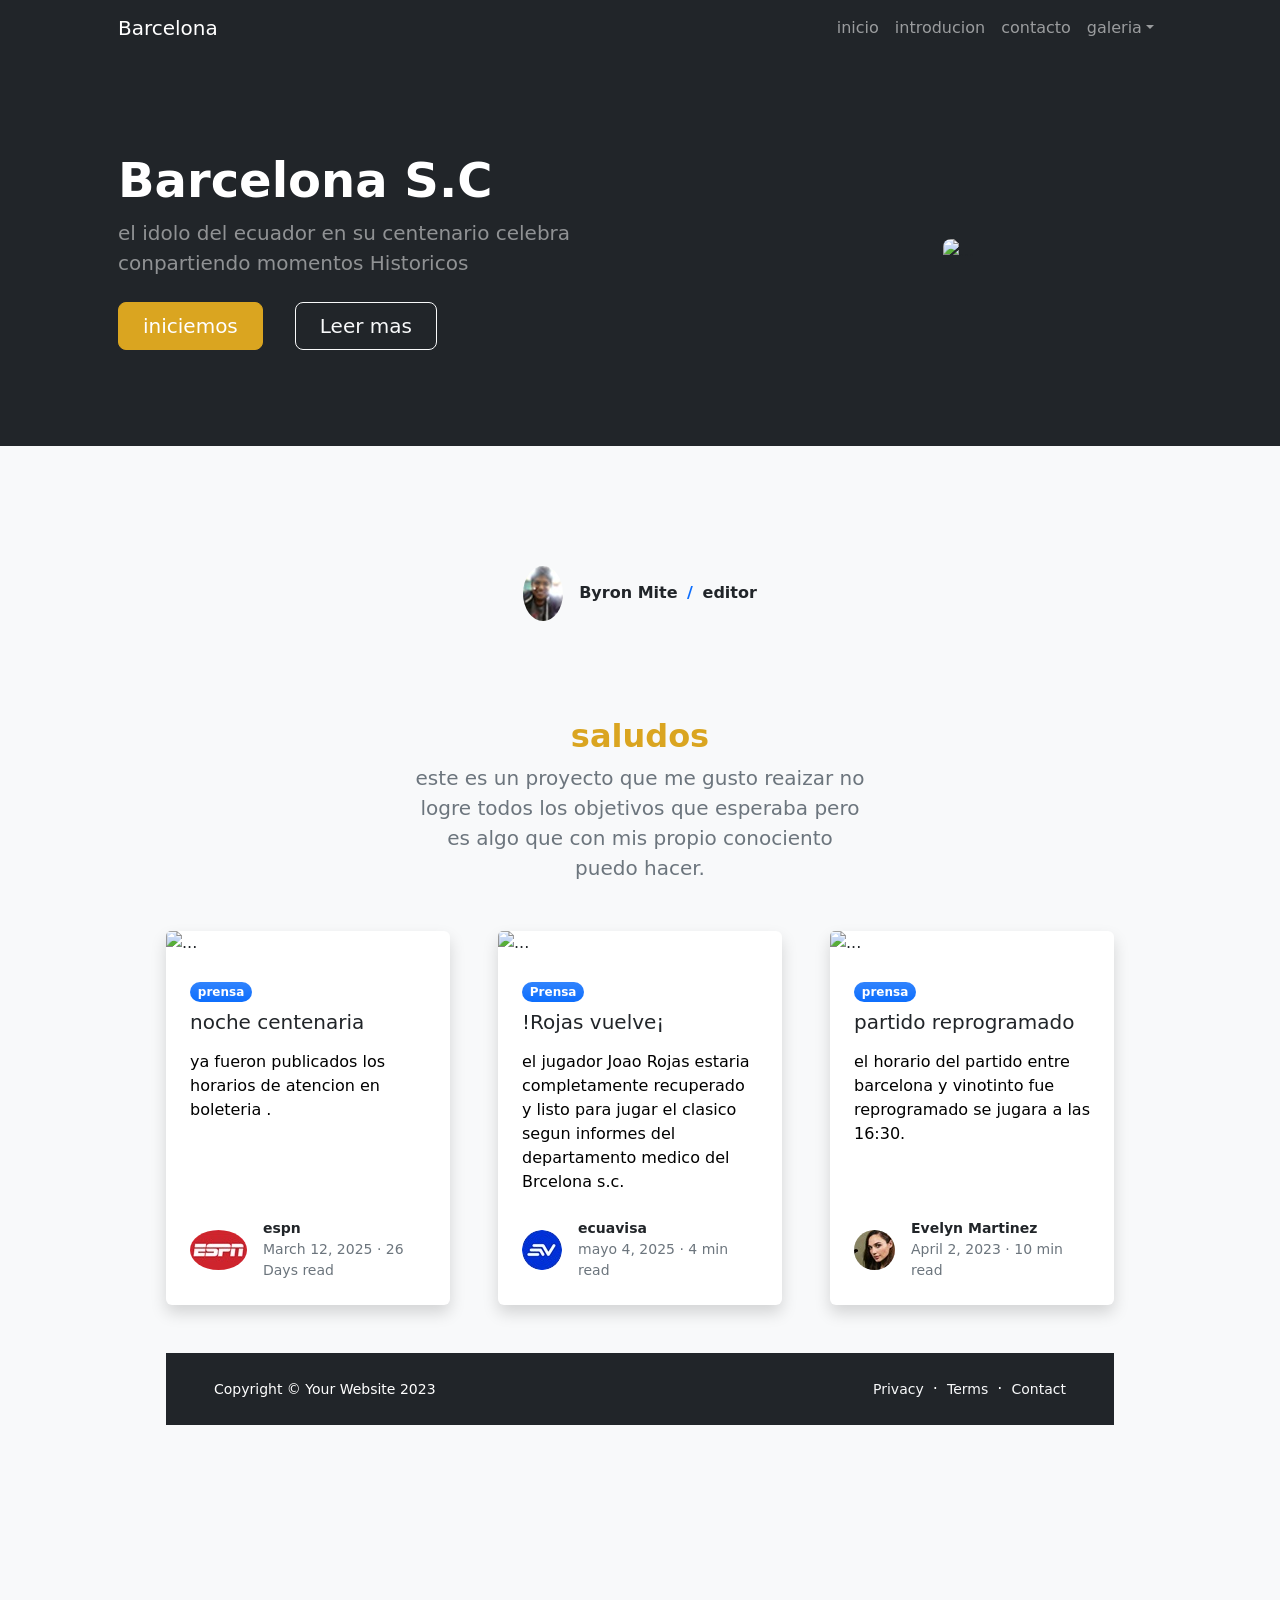
==== index.html @ 79241102 "Add files via upload" ====
<!DOCTYPE html>
<html lang="en">
    <head>
        <meta charset="utf-8" />
        <meta name="viewport" content="width=device-width, initial-scale=1, shrink-to-fit=no" />
        <meta name="description" content="pagina final de proyecto final de ciclo sobre el centenario del idolo del ecuador" />
        <meta name="author" content="" />
        <title>centeranrio</title>
        <!-- Favicon-->
        <link rel="icon" type="image/x-icon" href="assets/barcelona.ico" />
        <!-- Bootstrap icons-->
        <link href="https://cdn.jsdelivr.net/npm/bootstrap-icons@1.5.0/font/bootstrap-icons.css" rel="stylesheet" />
        <!-- Core theme CSS (includes Bootstrap)-->
        <link href="css/styles.css" rel="stylesheet" />
    </head>
    <body class="d-flex flex-column h-100">
        <main class="flex-shrink-0">
            <!-- Navigation-->
            <nav class="navbar navbar-expand-lg navbar-dark bg-dark">
                <div class="container px-5">
                    <a class="navbar-brand" href="index.html">Barcelona</a>
                    <button class="navbar-toggler" type="button" data-bs-toggle="collapse" data-bs-target="#navbarSupportedContent" aria-controls="navbarSupportedContent" aria-expanded="false" aria-label="Toggle navigation"><span class="navbar-toggler-icon"></span></button>
                    <div class="collapse navbar-collapse" id="navbarSupportedContent">
                        <ul class="navbar-nav ms-auto mb-2 mb-lg-0">
                            <li class="nav-item"><a class="nav-link" href="index.html">inicio</a></li>
                            <li class="nav-item"><a class="nav-link" href="introduccion.html">introducion</a></li>
                            <li class="nav-item"><a class="nav-link" href="contacto.html">contacto</a></li>
                            
                            <li class="nav-item dropdown">
                            
                                
                            </li>
                            <li class="nav-item dropdown">
                                <a class="nav-link dropdown-toggle" id="navbarDropdownPortfolio" href="#" role="button" data-bs-toggle="dropdown" aria-expanded="false">galeria</a>
                                <ul class="dropdown-menu dropdown-menu-end" aria-labelledby="navbarDropdownPortfolio">
                                    <li><a class="dropdown-item" href="galeriahistorica.html">galeria historica</a></li>
                                
                                </ul>
                            </li>
                        </ul>
                    </div>
                </div>
            </nav>
            <!-- Header-->
            <header class="bg-dark py-5">
                <div class="container px-5">
                    <div class="row gx-5 align-items-center justify-content-center">
                        <div class="col-lg-8 col-xl-7 col-xxl-6">
                            <div class="my-5 text-center text-xl-start">
                                <h1 class="display-5 fw-bolder text-white mb-2">Barcelona S.C</h1>
                                <p class="lead fw-normal text-white-50 mb-4">el idolo del ecuador en su centenario celebra conpartiendo momentos Historicos</p>
                                <div class="d-grid gap-3 d-sm-flex justify-content-sm-center justify-content-xl-start">
                                    <a class="btn btn-primary btn-lg px-4 me-sm-3" href="#features">iniciemos</a>
                                    <a class="btn btn-outline-light btn-lg px-4" href="#!">Leer mas </a>
                                </div>
                            </div>
                        </div>
                        <div class="col-xl-5 col-xxl-6 d-none d-xl-block text-center"><img class="img-fluid rounded-3 my-5" src="https://image-service.onefootball.com/transform?w=280&h=210&dpr=2&image=https%3A%2F%2Fstudiofutbol.com.ec%2Fwp-content%2Fuploads%2F2025%2F04%2F1500x500-e1744932304674.jpg" alt="..." /></div>
                    </div>
                </div>
            </header>
            <!-- Features section
            <section class="py-5" id="features">
                <div class="container px-5 my-5">
                    <div class="row gx-5">
                        <div class="col-lg-4 mb-5 mb-lg-0"><h2 class="fw-bolder mb-0">A better way to start building.</h2></div>
                        <div class="col-lg-8">
                            <div class="row gx-5 row-cols-1 row-cols-md-2">
                                <div class="col mb-5 h-100">
                                    <div class="feature bg-primary bg-gradient text-white rounded-3 mb-3"><i class="bi bi-collection"></i></div>
                                    <h2 class="h5">Featured title</h2>
                                    <p class="mb-0">Paragraph of text beneath the heading to explain the heading. Here is just a bit more text.</p>
                                </div>
                                <div class="col mb-5 h-100">
                                    <div class="feature bg-primary bg-gradient text-white rounded-3 mb-3"><i class="bi bi-building"></i></div>
                                    <h2 class="h5">Featured title</h2>
                                    <p class="mb-0">Paragraph of text beneath the heading to explain the heading. Here is just a bit more text.</p>
                                </div>
                                <div class="col mb-5 mb-md-0 h-100">
                                    <div class="feature bg-primary bg-gradient text-white rounded-3 mb-3"><i class="bi bi-toggles2"></i></div>
                                    <h2 class="h5">Featured title</h2>
                                    <p class="mb-0">Paragraph of text beneath the heading to explain the heading. Here is just a bit more text.</p>
                                </div>
                                <div class="col h-100">
                                    <div class="feature bg-primary bg-gradient text-white rounded-3 mb-3"><i class="bi bi-toggles2"></i></div>
                                    <h2 class="h5">Featured title</h2>
                                    <p class="mb-0">Paragraph of text beneath the heading to explain the heading. Here is just a bit more text.</p>
                                </div>
                            </div>
                        </div>
                    </div>
                </div>
            </section> -->
            <!-- Testimonial section-->
            <div class="py-5 bg-light">
                <div class="container px-5 my-5">
                    <div class="row gx-5 justify-content-center">
                        <div class="col-lg-10 col-xl-7">
                            <div class="text-center">
                                <div class="fs-4 mb-4 fst-italic"></div>
                                <div class="d-flex align-items-center justify-content-center">
                                    <img class="rounded-circle me-3" src="imagenes/40 x 40.jpg" alt="..." />
                                    <div class="fw-bold">
                                        Byron Mite
                                        <span class="fw-bold text-primary mx-1">/</span>
                                        editor
                        </div>
                    </div>
                </div>
            </div>
            <!-- Blog preview section-->
            <section class="py-5">
                <div class="container px-5 my-5">
                    <div class="row gx-5 justify-content-center">
                        <div class="col-lg-8 col-xl-6">
                            <div class="text-center">
                                <h2 class="fw-bolder">saludos</h2>
                                <p class="lead fw-normal text-muted mb-5">este es un proyecto que me gusto reaizar no logre todos los objetivos que esperaba pero es algo que con mis propio conociento puedo hacer.</p>
                            </div>
                        </div>
                    </div>
                    <div class="row gx-5">
                        <div class="col-lg-4 mb-5">
                            <div class="card h-100 shadow border-0">
                                <img class="card-img-top" src="https://encrypted-tbn0.gstatic.com/images?q=tbn:ANd9GcQCc8cQ4b4Q5rZB1jDVSK7cgceH62_gdxYRIeAUYq84XcLxwuths8672Se5Csan98cEw38&usqp=CAU" alt="..." />
                                <div class="card-body p-4">
                                    <div class="badge bg-primary bg-gradient rounded-pill mb-2">prensa</div>
                                    <a class="text-decoration-none link-dark stretched-link" href="#!"><h5 class="card-title mb-3">noche centenaria</h5></a>
                                    <p class="card-text mb-0">ya fueron publicados los horarios de atencion en boleteria .</p>
                                </div>
                                <div class="card-footer p-4 pt-0 bg-transparent border-top-0">
                                    <div class="d-flex align-items-end justify-content-between">
                                        <div class="d-flex align-items-center">
                                            <img class="rounded-circle me-3" src="imagenes/espn 40 x 40.jpg" alt="..." />
                                            <div class="small">
                                                <div class="fw-bold">espn</div>
                                                <div class="text-muted">March 12, 2025 &middot; 26 Days read</div>
                                            </div>
                                        </div>
                                    </div>
                                </div>
                            </div>
                        </div>
                        <div class="col-lg-4 mb-5">
                            <div class="card h-100 shadow border-0">
                                <img class="card-img-top" src="https://encrypted-tbn0.gstatic.com/images?q=tbn:ANd9GcRSMdPlcK_gXQjw8_X4cF16BaWrVHDE6-kAgw&s" alt="..." />
                                <div class="card-body p-4">
                                    <div class="badge bg-primary bg-gradient rounded-pill mb-2">Prensa</div>
                                    <a class="text-decoration-none link-dark stretched-link" href="#!"><h5 class="card-title mb-3">!Rojas vuelve¡</h5></a>
                                    <p class="card-text mb-0">el jugador Joao Rojas estaria completamente recuperado y listo para jugar el clasico segun informes del departamento medico del Brcelona s.c.</p>
                                </div>
                                <div class="card-footer p-4 pt-0 bg-transparent border-top-0">
                                    <div class="d-flex align-items-end justify-content-between">
                                        <div class="d-flex align-items-center">
                                            <img class="rounded-circle me-3" src="imagenes/ecuavisa 40 x 40.jpg" alt="..." />
                                            <div class="small">
                                                <div class="fw-bold">ecuavisa</div>
                                                <div class="text-muted">mayo 4, 2025 &middot; 4 min read</div>
                                            </div>
                                        </div>
                                    </div>
                                </div>
                            </div>
                        </div>
                        <div class="col-lg-4 mb-5">
                            <div class="card h-100 shadow border-0">
                                <img class="card-img-top" src="https://www.barcelonasc.com.ec/wp-content/uploads/2025/05/1000654778-01-844x1024.jpeg " alt="..." />
                                <div class="card-body p-4">
                                    <div class="badge bg-primary bg-gradient rounded-pill mb-2">prensa</div>
                                    <a class="text-decoration-none link-dark stretched-link" href="#!"><h5 class="card-title mb-3">partido reprogramado</h5></a>
                                    <p class="card-text mb-0">el horario del partido entre barcelona y vinotinto fue reprogramado se jugara a las 16:30.</p>
                                </div>
                                <div class="card-footer p-4 pt-0 bg-transparent border-top-0">
                                    <div class="d-flex align-items-end justify-content-between">
                                        <div class="d-flex align-items-center">
                                            <img class="rounded-circle me-3" src="imagenes/mujer 40 x 40.jpg" alt="..." />
                                            <div class="small">
                                                <div class="fw-bold">Evelyn Martinez</div>
                                                <div class="text-muted">April 2, 2023 &middot; 10 min read</div>
                                            </div>
                                        </div>
                                    </div>
                                </div>
                            </div>
                        </div>
                    </div>
                    <!-- Call to action
                    <aside class="bg-primary bg-gradient rounded-3 p-4 p-sm-5 mt-5">
                        <div class="d-flex align-items-center justify-content-between flex-column flex-xl-row text-center text-xl-start">
                            <div class="mb-4 mb-xl-0">
                                <div class="fs-3 fw-bold text-white">New products, delivered to you.</div>
                                <div class="text-white-50">Sign up for our newsletter for the latest updates.</div>
                            </div>
                            <div class="ms-xl-4">
                                <div class="input-group mb-2">
                                    <input class="form-control" type="text" placeholder="Email address..." aria-label="Email address..." aria-describedby="button-newsletter" />
                                    <button class="btn btn-outline-light" id="button-newsletter" type="button">Sign up</button>
                                </div>
                                <div class="small text-white-50">We care about privacy, and will never share your data.</div>
                            </div>
                        </div>
                    </aside>
                </div>
            </section>
        </main>
        Footer-->
        <footer class="bg-dark py-4 mt-auto">
            <div class="container px-5">
                <div class="row align-items-center justify-content-between flex-column flex-sm-row">
                    <div class="col-auto"><div class="small m-0 text-white">Copyright &copy; Your Website 2023</div></div>
                    <div class="col-auto">
                        <a class="link-light small" href="#!">Privacy</a>
                        <span class="text-white mx-1">&middot;</span>
                        <a class="link-light small" href="#!">Terms</a>
                        <span class="text-white mx-1">&middot;</span>
                        <a class="link-light small" href="#!">Contact</a>
                    </div>
                </div>
            </div>
        </footer>
        <!-- Bootstrap core JS-->
        <script src="https://cdn.jsdelivr.net/npm/bootstrap@5.2.3/dist/js/bootstrap.bundle.min.js"></script>
        <!-- Core theme JS-->
        <script src="js/scripts.js"></script>
    </body>
</html>
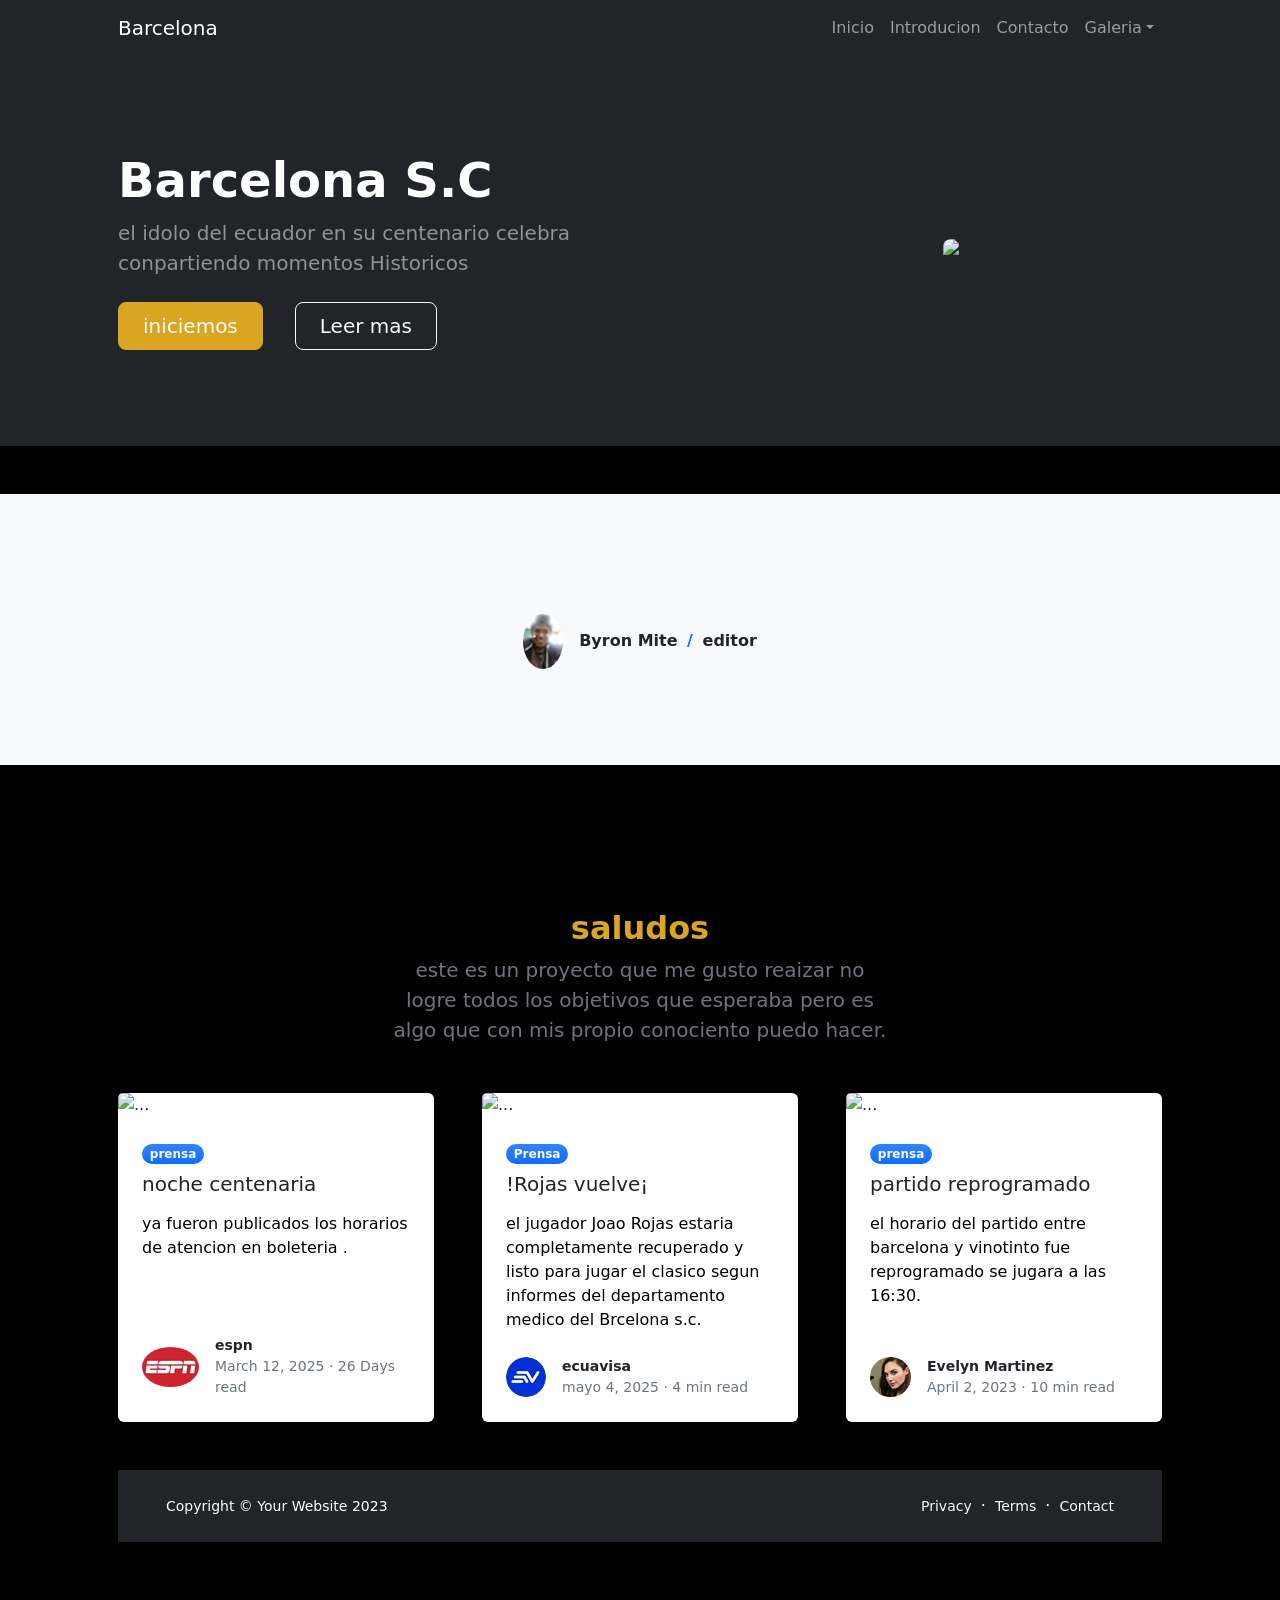
==== commit 77436473: "Update index.html" ====
--- a/index.html
+++ b/index.html
@@ -22,18 +22,18 @@
                     <button class="navbar-toggler" type="button" data-bs-toggle="collapse" data-bs-target="#navbarSupportedContent" aria-controls="navbarSupportedContent" aria-expanded="false" aria-label="Toggle navigation"><span class="navbar-toggler-icon"></span></button>
                     <div class="collapse navbar-collapse" id="navbarSupportedContent">
                         <ul class="navbar-nav ms-auto mb-2 mb-lg-0">
-                            <li class="nav-item"><a class="nav-link" href="index.html">inicio</a></li>
-                            <li class="nav-item"><a class="nav-link" href="introduccion.html">introducion</a></li>
-                            <li class="nav-item"><a class="nav-link" href="contacto.html">contacto</a></li>
+                            <li class="nav-item"><a class="nav-link" href="index.html">Inicio</a></li>
+                            <li class="nav-item"><a class="nav-link" href="introduccion.html">Introducion</a></li>
+                            <li class="nav-item"><a class="nav-link" href="contacto.html">Contacto</a></li>
                             
                             <li class="nav-item dropdown">
                             
                                 
                             </li>
                             <li class="nav-item dropdown">
-                                <a class="nav-link dropdown-toggle" id="navbarDropdownPortfolio" href="#" role="button" data-bs-toggle="dropdown" aria-expanded="false">galeria</a>
+                                <a class="nav-link dropdown-toggle" id="navbarDropdownPortfolio" href="#" role="button" data-bs-toggle="dropdown" aria-expanded="false">Galeria</a>
                                 <ul class="dropdown-menu dropdown-menu-end" aria-labelledby="navbarDropdownPortfolio">
-                                    <li><a class="dropdown-item" href="galeriahistorica.html">galeria historica</a></li>
+                                    <li><a class="dropdown-item" href="galeriahistorica.html">Galeria Historica</a></li>
                                 
                                 </ul>
                             </li>
@@ -59,8 +59,9 @@
                     </div>
                 </div>
             </header>
-            <!-- Features section
+           
             <section class="py-5" id="features">
+                 <!-- Features section
                 <div class="container px-5 my-5">
                     <div class="row gx-5">
                         <div class="col-lg-4 mb-5 mb-lg-0"><h2 class="fw-bolder mb-0">A better way to start building.</h2></div>
@@ -90,7 +91,7 @@
                         </div>
                     </div>
                 </div>
-            </section> -->
+            
             <!-- Testimonial section-->
             <div class="py-5 bg-light">
                 <div class="container px-5 my-5">
@@ -108,6 +109,7 @@
                     </div>
                 </div>
             </div>
+                  </section>       
             <!-- Blog preview section-->
             <section class="py-5">
                 <div class="container px-5 my-5">
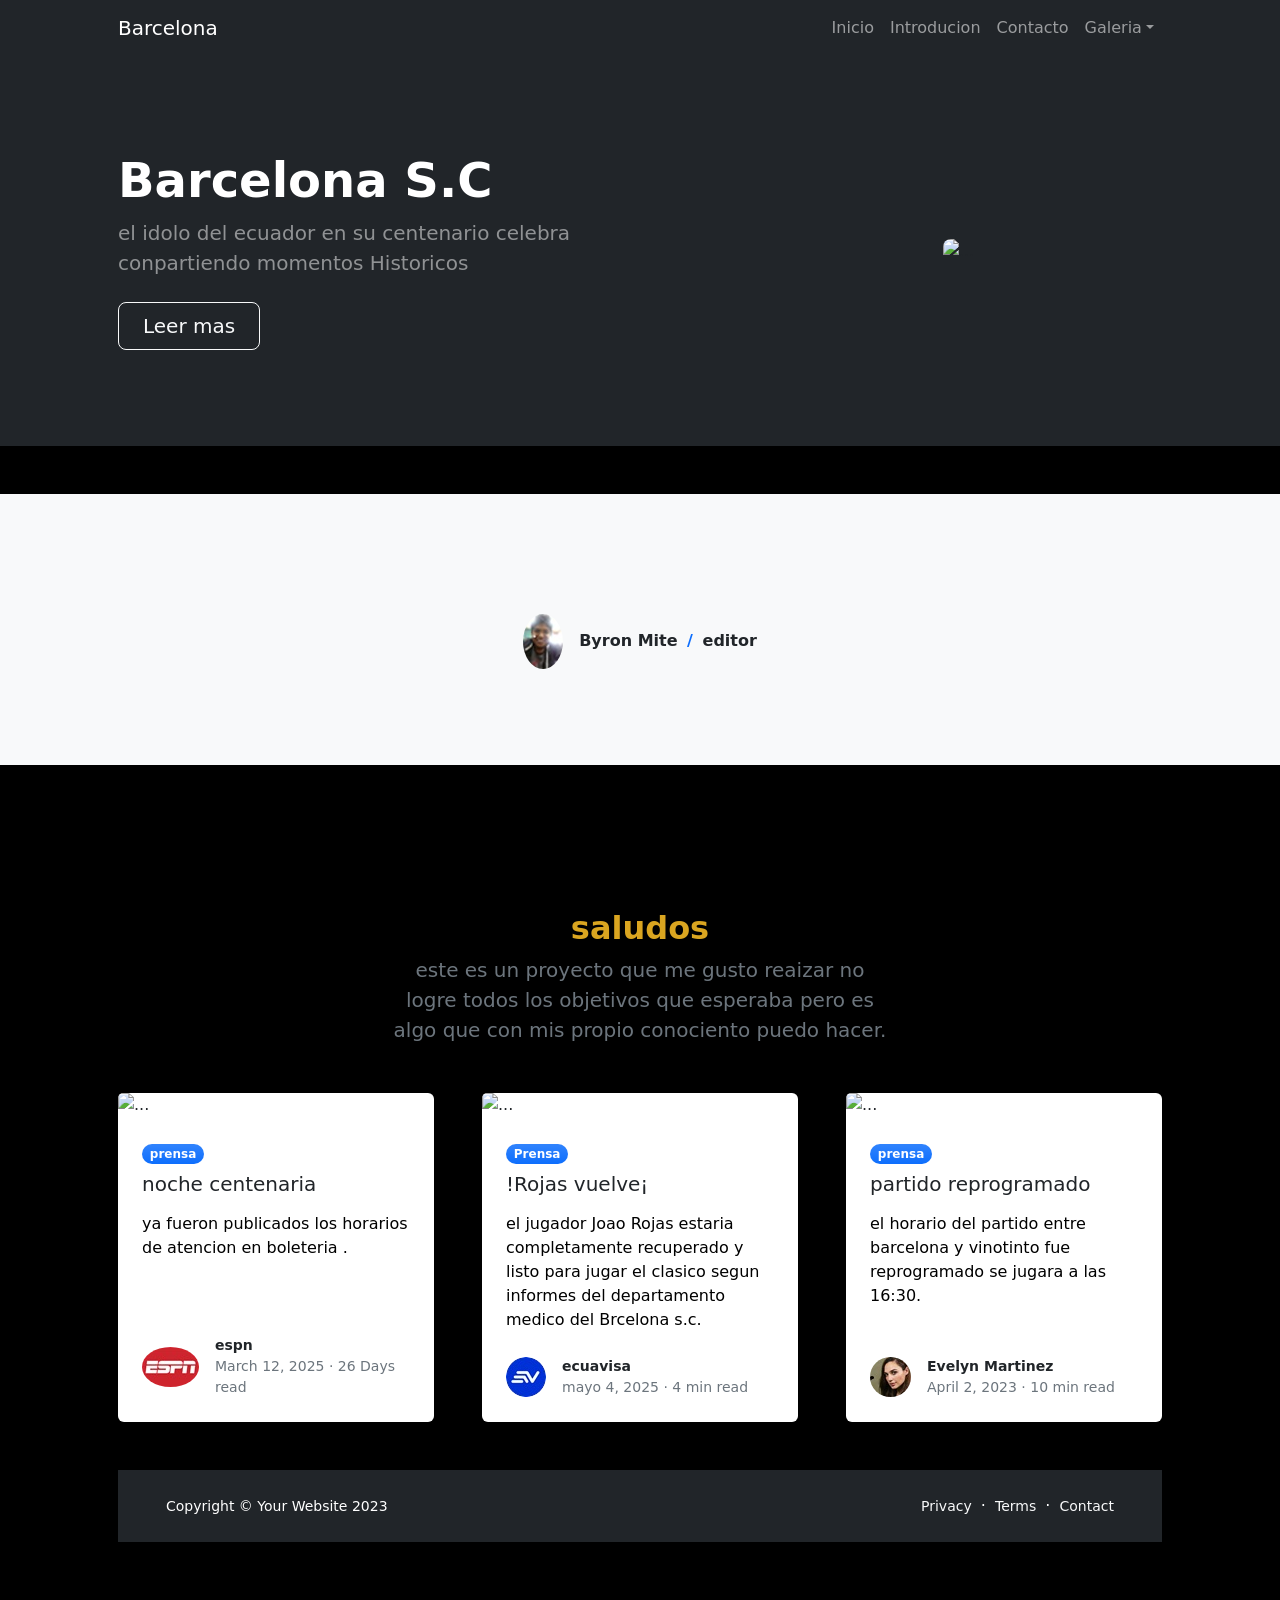
==== commit d5715c3d: "Update index.html" ====
--- a/index.html
+++ b/index.html
@@ -50,7 +50,7 @@
                                 <h1 class="display-5 fw-bolder text-white mb-2">Barcelona S.C</h1>
                                 <p class="lead fw-normal text-white-50 mb-4">el idolo del ecuador en su centenario celebra conpartiendo momentos Historicos</p>
                                 <div class="d-grid gap-3 d-sm-flex justify-content-sm-center justify-content-xl-start">
-                                    <a class="btn btn-primary btn-lg px-4 me-sm-3" href="#features">iniciemos</a>
+                                    
                                     <a class="btn btn-outline-light btn-lg px-4" href="#!">Leer mas </a>
                                 </div>
                             </div>
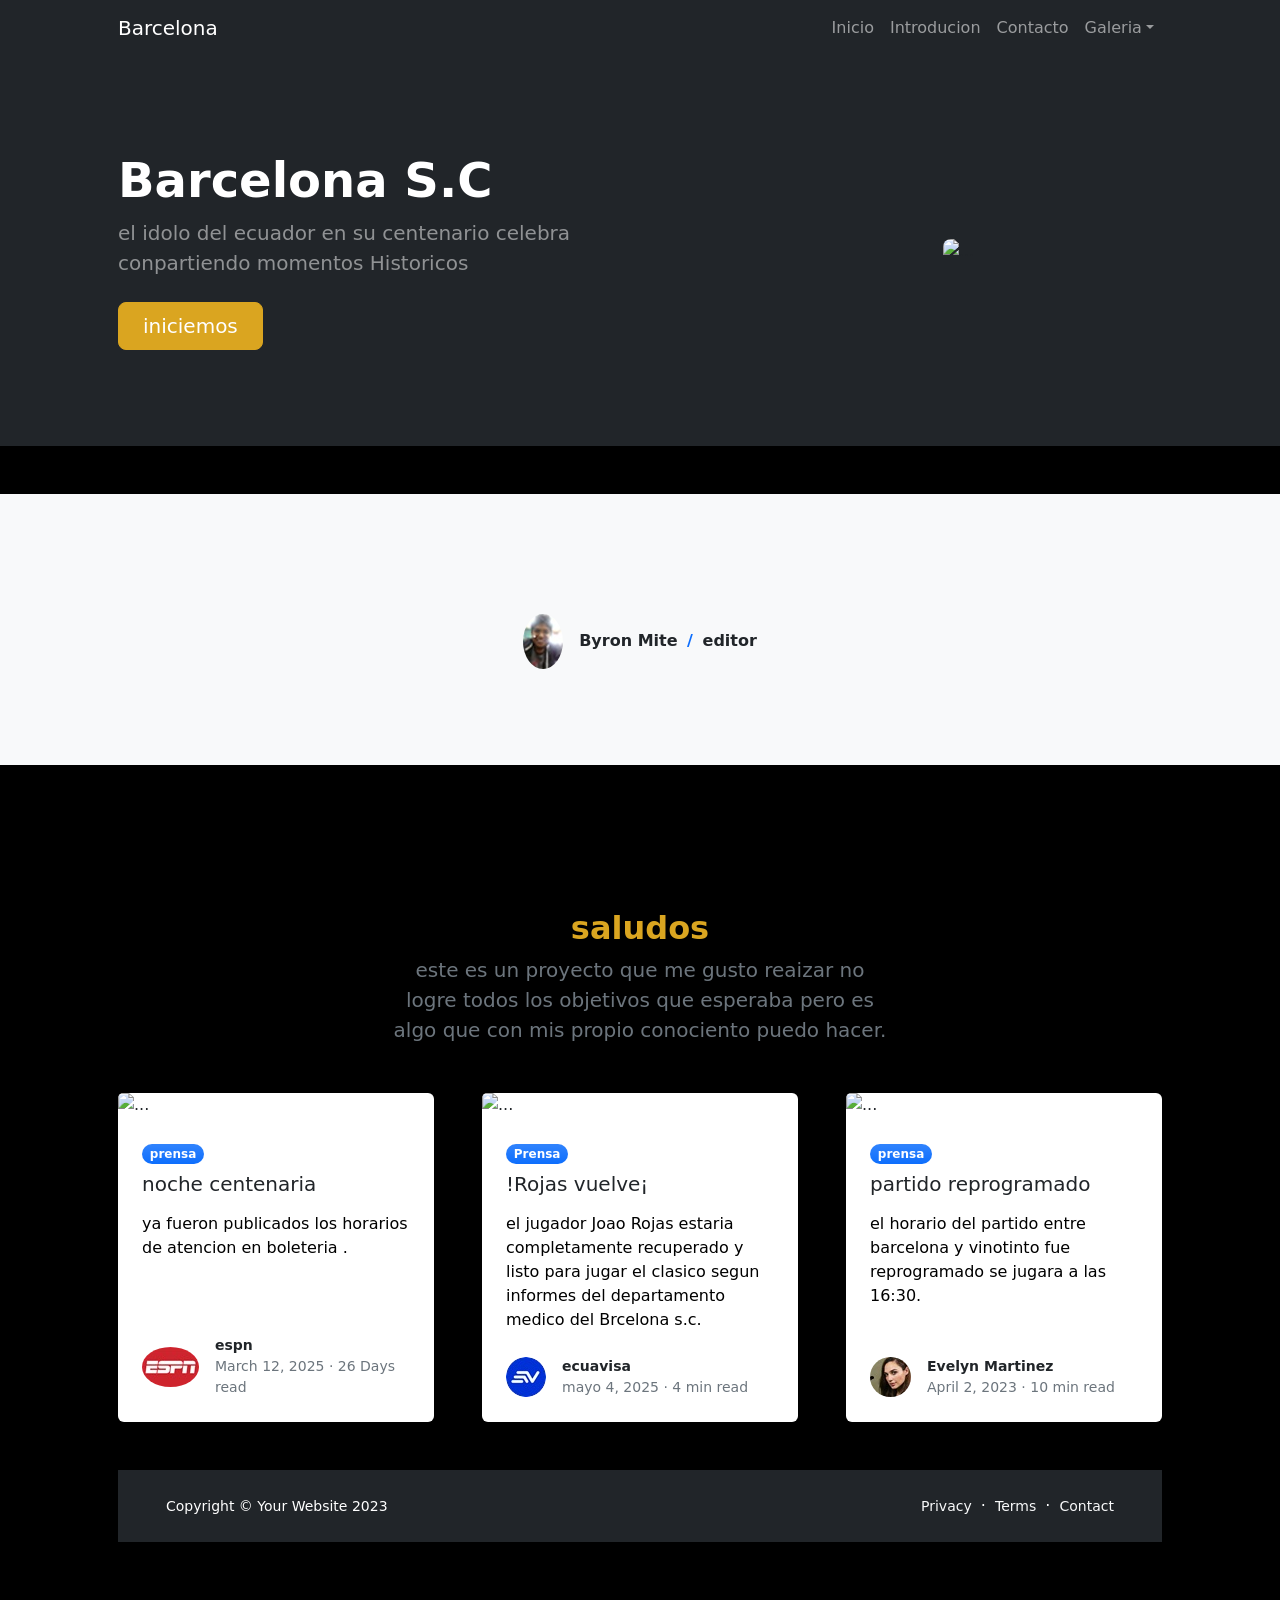
==== commit ad59ceda: "Update index.html" ====
--- a/index.html
+++ b/index.html
@@ -50,8 +50,8 @@
                                 <h1 class="display-5 fw-bolder text-white mb-2">Barcelona S.C</h1>
                                 <p class="lead fw-normal text-white-50 mb-4">el idolo del ecuador en su centenario celebra conpartiendo momentos Historicos</p>
                                 <div class="d-grid gap-3 d-sm-flex justify-content-sm-center justify-content-xl-start">
+                                     <a class="btn btn-primary btn-lg px-4 me-sm-3" href="#features">iniciemos</a>
                                     
-                                    <a class="btn btn-outline-light btn-lg px-4" href="#!">Leer mas </a>
                                 </div>
                             </div>
                         </div>
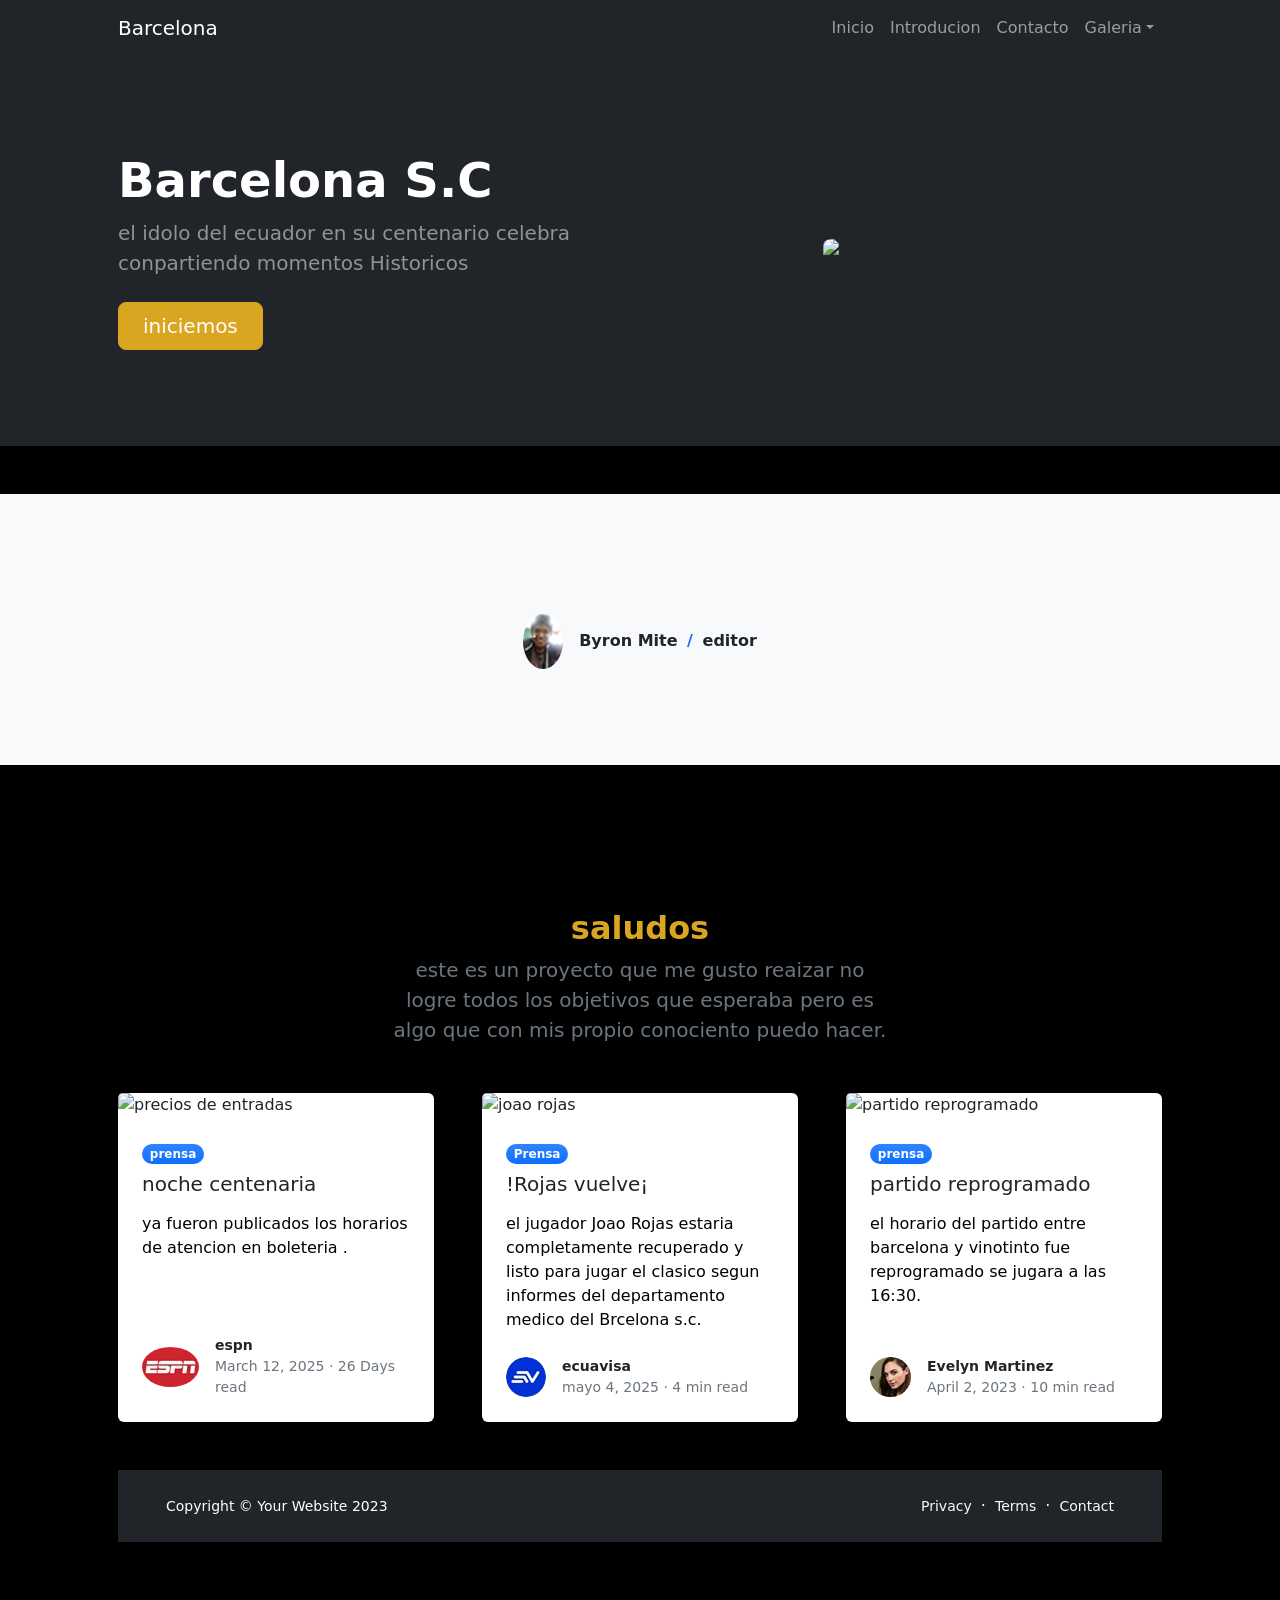
==== commit bc7eb112: "Update index.html" ====
--- a/index.html
+++ b/index.html
@@ -55,42 +55,13 @@
                                 </div>
                             </div>
                         </div>
-                        <div class="col-xl-5 col-xxl-6 d-none d-xl-block text-center"><img class="img-fluid rounded-3 my-5" src="https://image-service.onefootball.com/transform?w=280&h=210&dpr=2&image=https%3A%2F%2Fstudiofutbol.com.ec%2Fwp-content%2Fuploads%2F2025%2F04%2F1500x500-e1744932304674.jpg" alt="..." /></div>
+                        <div class="col-xl-5 col-xxl-6 d-none d-xl-block text-center"><img class="img-fluid rounded-3 my-5" src="https://image-service.onefootball.com/transform?w=280&h=210&dpr=2&image=https%3A%2F%2Fstudiofutbol.com.ec%2Fwp-content%2Fuploads%2F2025%2F04%2F1500x500-e1744932304674.jpg" alt="imagen promocional centenario" /></div>
                     </div>
                 </div>
             </header>
            
             <section class="py-5" id="features">
-                 <!-- Features section
-                <div class="container px-5 my-5">
-                    <div class="row gx-5">
-                        <div class="col-lg-4 mb-5 mb-lg-0"><h2 class="fw-bolder mb-0">A better way to start building.</h2></div>
-                        <div class="col-lg-8">
-                            <div class="row gx-5 row-cols-1 row-cols-md-2">
-                                <div class="col mb-5 h-100">
-                                    <div class="feature bg-primary bg-gradient text-white rounded-3 mb-3"><i class="bi bi-collection"></i></div>
-                                    <h2 class="h5">Featured title</h2>
-                                    <p class="mb-0">Paragraph of text beneath the heading to explain the heading. Here is just a bit more text.</p>
-                                </div>
-                                <div class="col mb-5 h-100">
-                                    <div class="feature bg-primary bg-gradient text-white rounded-3 mb-3"><i class="bi bi-building"></i></div>
-                                    <h2 class="h5">Featured title</h2>
-                                    <p class="mb-0">Paragraph of text beneath the heading to explain the heading. Here is just a bit more text.</p>
-                                </div>
-                                <div class="col mb-5 mb-md-0 h-100">
-                                    <div class="feature bg-primary bg-gradient text-white rounded-3 mb-3"><i class="bi bi-toggles2"></i></div>
-                                    <h2 class="h5">Featured title</h2>
-                                    <p class="mb-0">Paragraph of text beneath the heading to explain the heading. Here is just a bit more text.</p>
-                                </div>
-                                <div class="col h-100">
-                                    <div class="feature bg-primary bg-gradient text-white rounded-3 mb-3"><i class="bi bi-toggles2"></i></div>
-                                    <h2 class="h5">Featured title</h2>
-                                    <p class="mb-0">Paragraph of text beneath the heading to explain the heading. Here is just a bit more text.</p>
-                                </div>
-                            </div>
-                        </div>
-                    </div>
-                </div>
+                 
             
             <!-- Testimonial section-->
             <div class="py-5 bg-light">
@@ -100,7 +71,7 @@
                             <div class="text-center">
                                 <div class="fs-4 mb-4 fst-italic"></div>
                                 <div class="d-flex align-items-center justify-content-center">
-                                    <img class="rounded-circle me-3" src="imagenes/40 x 40.jpg" alt="..." />
+                                    <img class="rounded-circle me-3" src="imagenes/40 x 40.jpg" alt="imagen del editor" />
                                     <div class="fw-bold">
                                         Byron Mite
                                         <span class="fw-bold text-primary mx-1">/</span>
@@ -124,7 +95,7 @@
                     <div class="row gx-5">
                         <div class="col-lg-4 mb-5">
                             <div class="card h-100 shadow border-0">
-                                <img class="card-img-top" src="https://encrypted-tbn0.gstatic.com/images?q=tbn:ANd9GcQCc8cQ4b4Q5rZB1jDVSK7cgceH62_gdxYRIeAUYq84XcLxwuths8672Se5Csan98cEw38&usqp=CAU" alt="..." />
+                                <img class="card-img-top" src="https://encrypted-tbn0.gstatic.com/images?q=tbn:ANd9GcQCc8cQ4b4Q5rZB1jDVSK7cgceH62_gdxYRIeAUYq84XcLxwuths8672Se5Csan98cEw38&usqp=CAU" alt="precios de entradas " />
                                 <div class="card-body p-4">
                                     <div class="badge bg-primary bg-gradient rounded-pill mb-2">prensa</div>
                                     <a class="text-decoration-none link-dark stretched-link" href="#!"><h5 class="card-title mb-3">noche centenaria</h5></a>
@@ -133,7 +104,7 @@
                                 <div class="card-footer p-4 pt-0 bg-transparent border-top-0">
                                     <div class="d-flex align-items-end justify-content-between">
                                         <div class="d-flex align-items-center">
-                                            <img class="rounded-circle me-3" src="imagenes/espn 40 x 40.jpg" alt="..." />
+                                            <img class="rounded-circle me-3" src="imagenes/espn 40 x 40.jpg" alt="logo espn" />
                                             <div class="small">
                                                 <div class="fw-bold">espn</div>
                                                 <div class="text-muted">March 12, 2025 &middot; 26 Days read</div>
@@ -145,7 +116,7 @@
                         </div>
                         <div class="col-lg-4 mb-5">
                             <div class="card h-100 shadow border-0">
-                                <img class="card-img-top" src="https://encrypted-tbn0.gstatic.com/images?q=tbn:ANd9GcRSMdPlcK_gXQjw8_X4cF16BaWrVHDE6-kAgw&s" alt="..." />
+                                <img class="card-img-top" src="https://encrypted-tbn0.gstatic.com/images?q=tbn:ANd9GcRSMdPlcK_gXQjw8_X4cF16BaWrVHDE6-kAgw&s" alt="joao rojas " />
                                 <div class="card-body p-4">
                                     <div class="badge bg-primary bg-gradient rounded-pill mb-2">Prensa</div>
                                     <a class="text-decoration-none link-dark stretched-link" href="#!"><h5 class="card-title mb-3">!Rojas vuelve¡</h5></a>
@@ -154,7 +125,7 @@
                                 <div class="card-footer p-4 pt-0 bg-transparent border-top-0">
                                     <div class="d-flex align-items-end justify-content-between">
                                         <div class="d-flex align-items-center">
-                                            <img class="rounded-circle me-3" src="imagenes/ecuavisa 40 x 40.jpg" alt="..." />
+                                            <img class="rounded-circle me-3" src="imagenes/ecuavisa 40 x 40.jpg" alt="logo ecuavisa" />
                                             <div class="small">
                                                 <div class="fw-bold">ecuavisa</div>
                                                 <div class="text-muted">mayo 4, 2025 &middot; 4 min read</div>
@@ -166,7 +137,7 @@
                         </div>
                         <div class="col-lg-4 mb-5">
                             <div class="card h-100 shadow border-0">
-                                <img class="card-img-top" src="https://www.barcelonasc.com.ec/wp-content/uploads/2025/05/1000654778-01-844x1024.jpeg " alt="..." />
+                                <img class="card-img-top" src="https://www.barcelonasc.com.ec/wp-content/uploads/2025/05/1000654778-01-844x1024.jpeg " alt="partido reprogramado" />
                                 <div class="card-body p-4">
                                     <div class="badge bg-primary bg-gradient rounded-pill mb-2">prensa</div>
                                     <a class="text-decoration-none link-dark stretched-link" href="#!"><h5 class="card-title mb-3">partido reprogramado</h5></a>
@@ -175,7 +146,7 @@
                                 <div class="card-footer p-4 pt-0 bg-transparent border-top-0">
                                     <div class="d-flex align-items-end justify-content-between">
                                         <div class="d-flex align-items-center">
-                                            <img class="rounded-circle me-3" src="imagenes/mujer 40 x 40.jpg" alt="..." />
+                                            <img class="rounded-circle me-3" src="imagenes/mujer 40 x 40.jpg" alt="imagen de perfil " />
                                             <div class="small">
                                                 <div class="fw-bold">Evelyn Martinez</div>
                                                 <div class="text-muted">April 2, 2023 &middot; 10 min read</div>
@@ -186,26 +157,7 @@
                             </div>
                         </div>
                     </div>
-                    <!-- Call to action
-                    <aside class="bg-primary bg-gradient rounded-3 p-4 p-sm-5 mt-5">
-                        <div class="d-flex align-items-center justify-content-between flex-column flex-xl-row text-center text-xl-start">
-                            <div class="mb-4 mb-xl-0">
-                                <div class="fs-3 fw-bold text-white">New products, delivered to you.</div>
-                                <div class="text-white-50">Sign up for our newsletter for the latest updates.</div>
-                            </div>
-                            <div class="ms-xl-4">
-                                <div class="input-group mb-2">
-                                    <input class="form-control" type="text" placeholder="Email address..." aria-label="Email address..." aria-describedby="button-newsletter" />
-                                    <button class="btn btn-outline-light" id="button-newsletter" type="button">Sign up</button>
-                                </div>
-                                <div class="small text-white-50">We care about privacy, and will never share your data.</div>
-                            </div>
-                        </div>
-                    </aside>
-                </div>
-            </section>
-        </main>
-        Footer-->
+                   
         <footer class="bg-dark py-4 mt-auto">
             <div class="container px-5">
                 <div class="row align-items-center justify-content-between flex-column flex-sm-row">
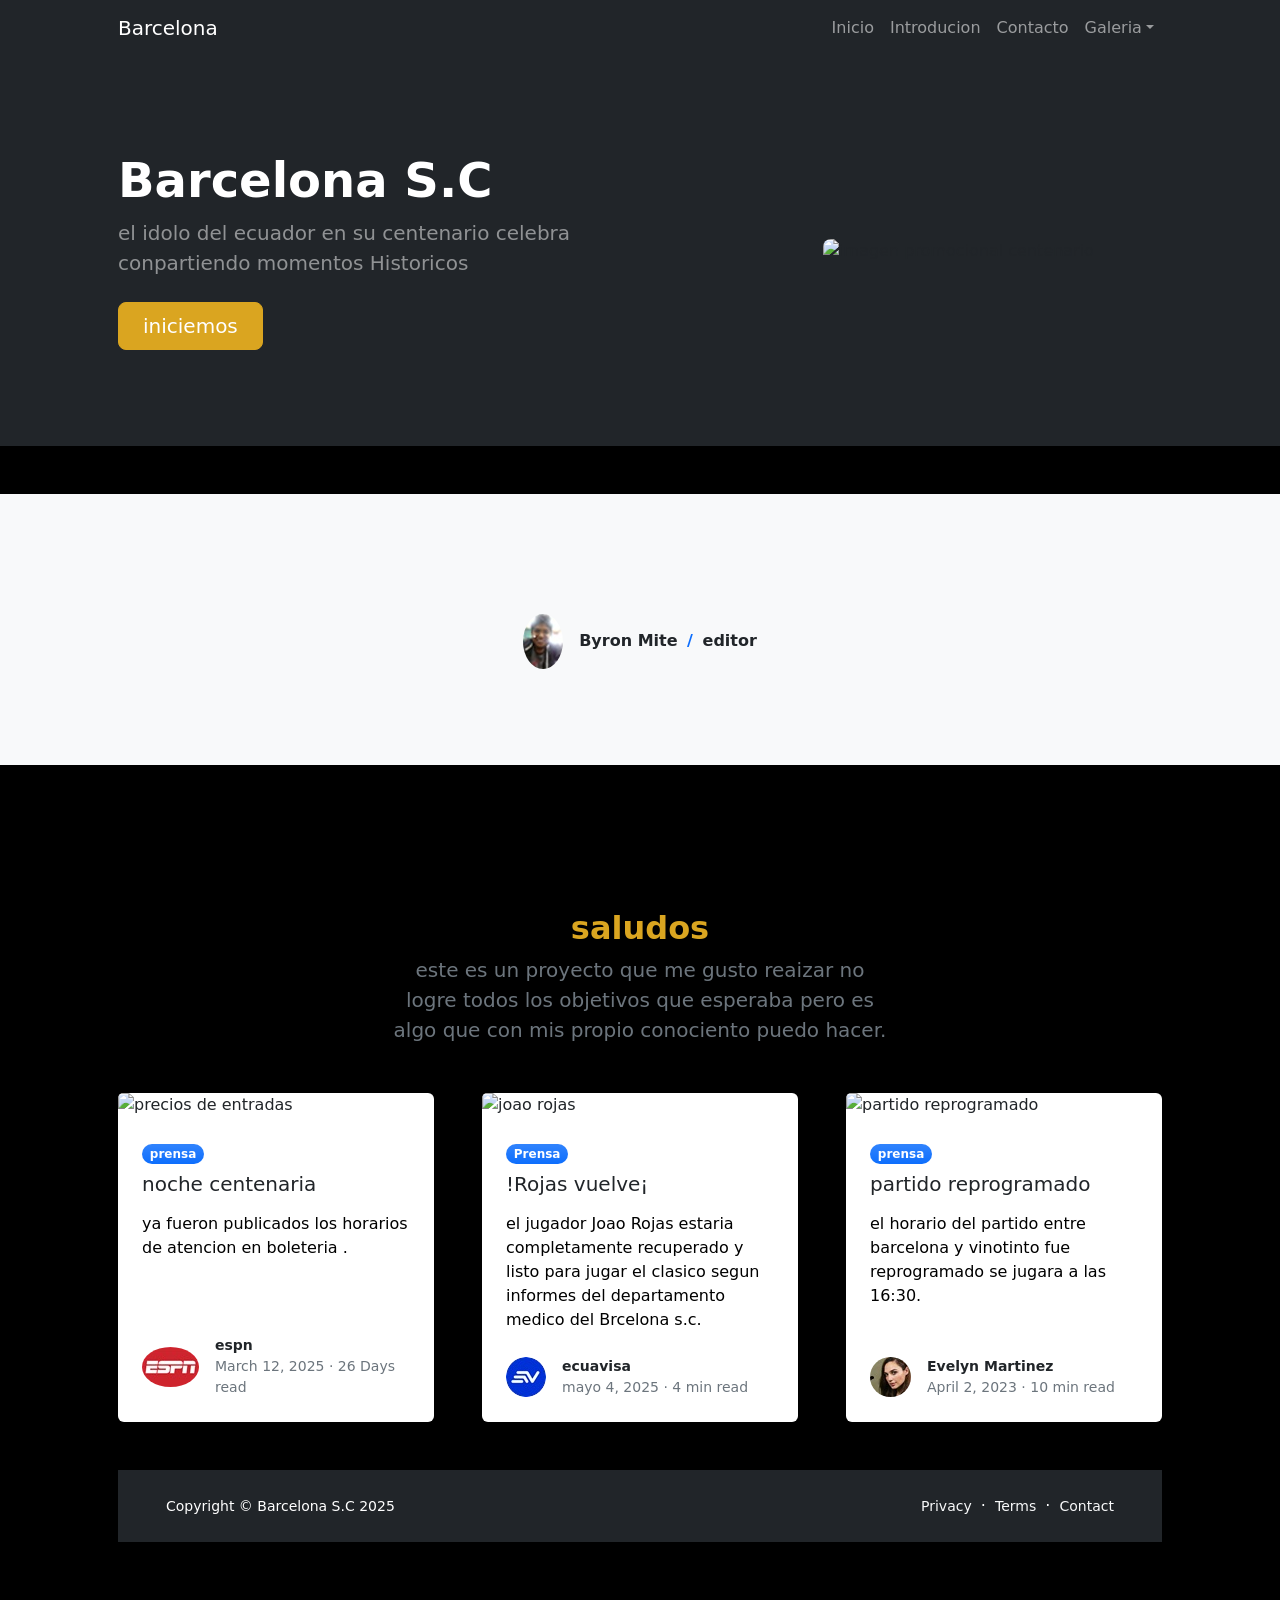
==== commit 72bccf5a: "Update index.html" ====
--- a/index.html
+++ b/index.html
@@ -161,7 +161,7 @@
         <footer class="bg-dark py-4 mt-auto">
             <div class="container px-5">
                 <div class="row align-items-center justify-content-between flex-column flex-sm-row">
-                    <div class="col-auto"><div class="small m-0 text-white">Copyright &copy; Your Website 2023</div></div>
+                    <div class="col-auto"><div class="small m-0 text-white">Copyright &copy; Barcelona S.C 2025</div></div>
                     <div class="col-auto">
                         <a class="link-light small" href="#!">Privacy</a>
                         <span class="text-white mx-1">&middot;</span>
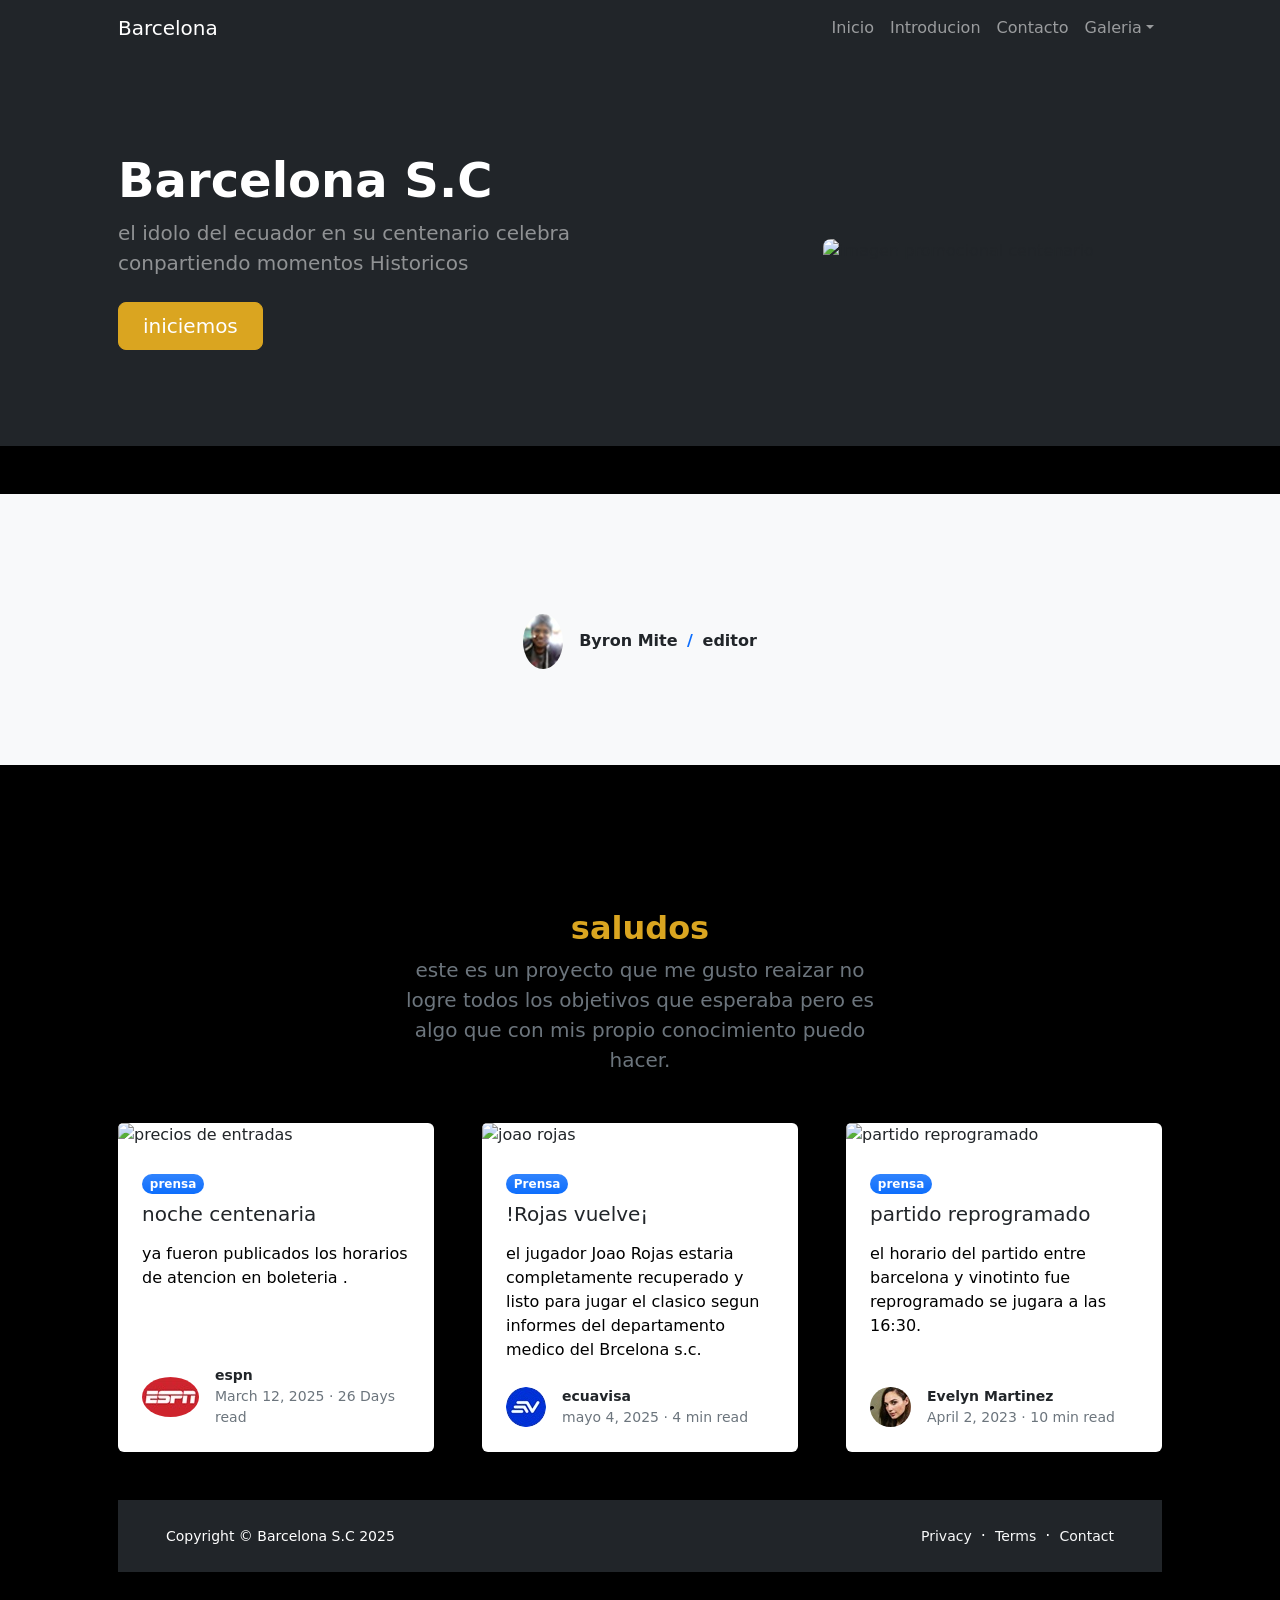
==== commit 6b27b634: "Update index.html" ====
--- a/index.html
+++ b/index.html
@@ -88,7 +88,7 @@
                         <div class="col-lg-8 col-xl-6">
                             <div class="text-center">
                                 <h2 class="fw-bolder">saludos</h2>
-                                <p class="lead fw-normal text-muted mb-5">este es un proyecto que me gusto reaizar no logre todos los objetivos que esperaba pero es algo que con mis propio conociento puedo hacer.</p>
+                                <p class="lead fw-normal text-muted mb-5">este es un proyecto que me gusto reaizar no logre todos los objetivos que esperaba pero es algo que con mis propio conocimiento puedo hacer.</p>
                             </div>
                         </div>
                     </div>
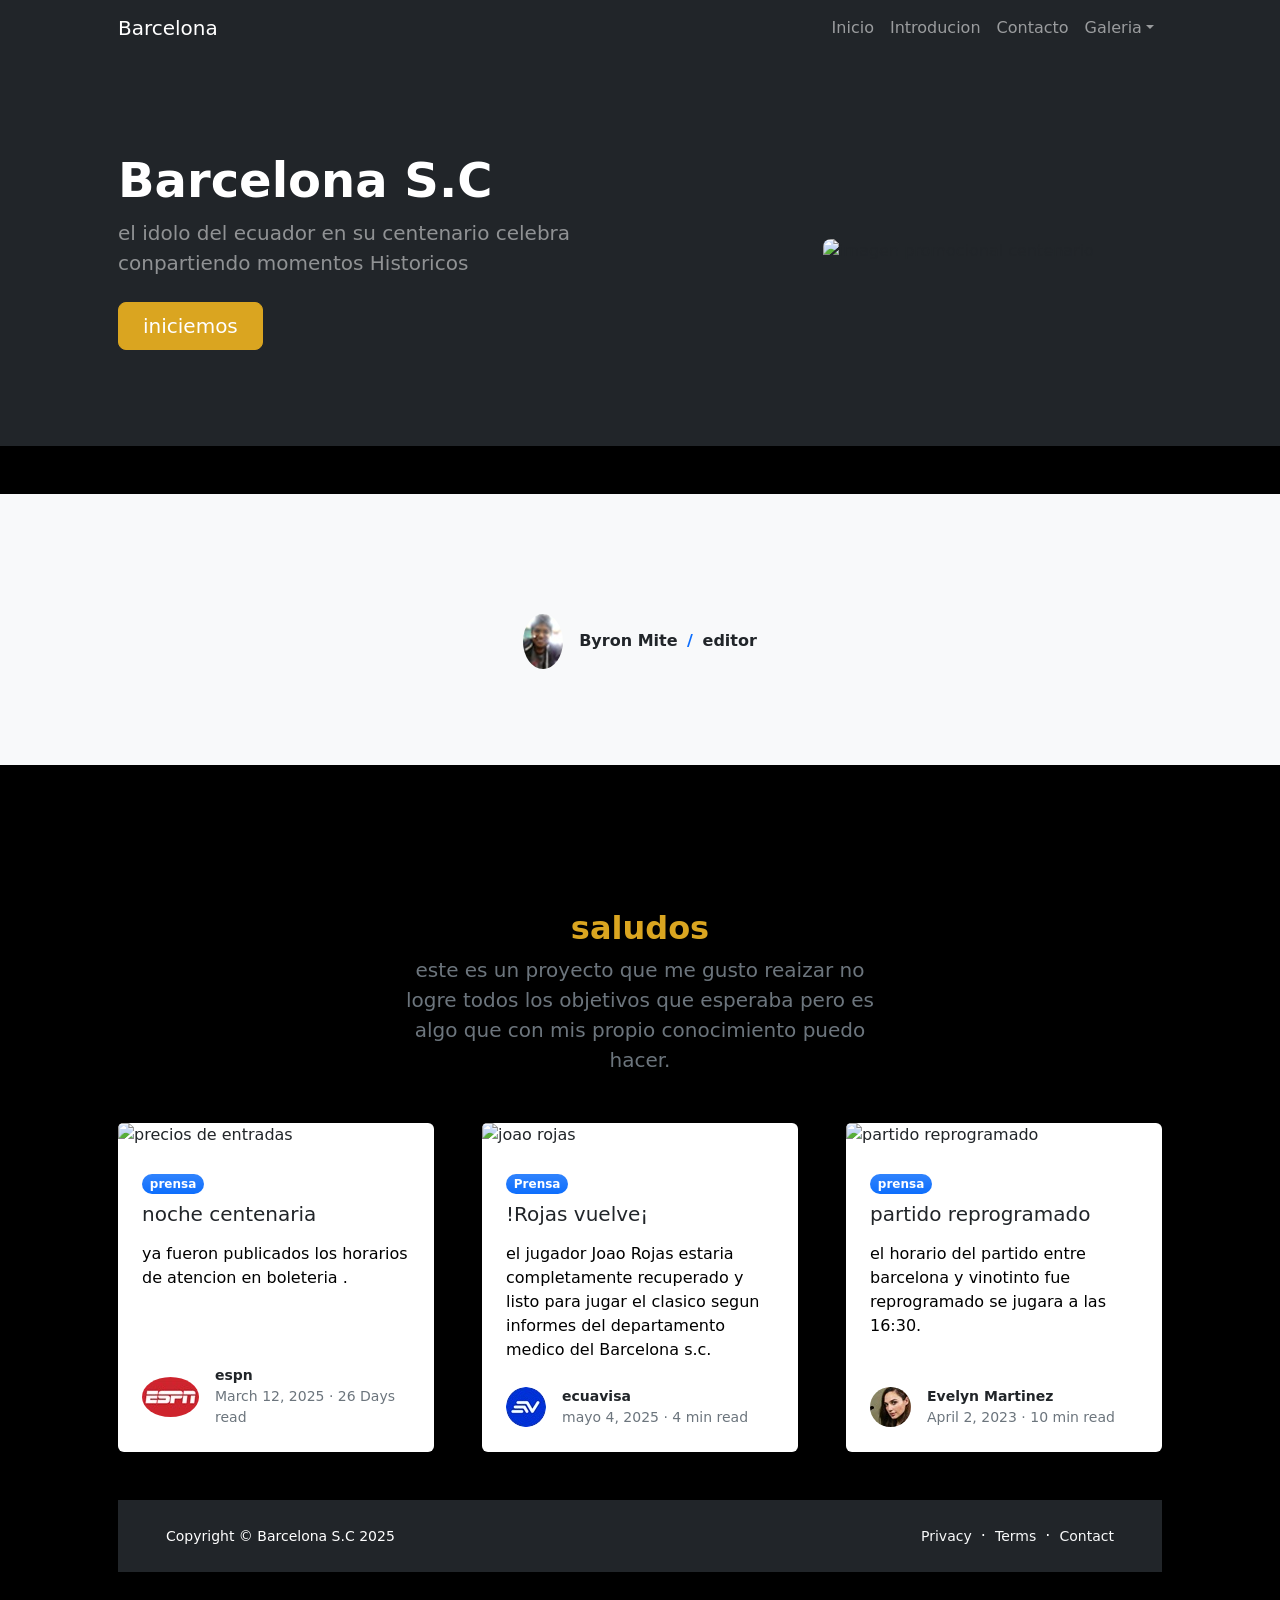
==== commit a4833c4a: "Update index.html" ====
--- a/index.html
+++ b/index.html
@@ -120,7 +120,7 @@
                                 <div class="card-body p-4">
                                     <div class="badge bg-primary bg-gradient rounded-pill mb-2">Prensa</div>
                                     <a class="text-decoration-none link-dark stretched-link" href="#!"><h5 class="card-title mb-3">!Rojas vuelve¡</h5></a>
-                                    <p class="card-text mb-0">el jugador Joao Rojas estaria completamente recuperado y listo para jugar el clasico segun informes del departamento medico del Brcelona s.c.</p>
+                                    <p class="card-text mb-0">el jugador Joao Rojas estaria completamente recuperado y listo para jugar el clasico segun informes del departamento medico del Barcelona s.c.</p>
                                 </div>
                                 <div class="card-footer p-4 pt-0 bg-transparent border-top-0">
                                     <div class="d-flex align-items-end justify-content-between">
